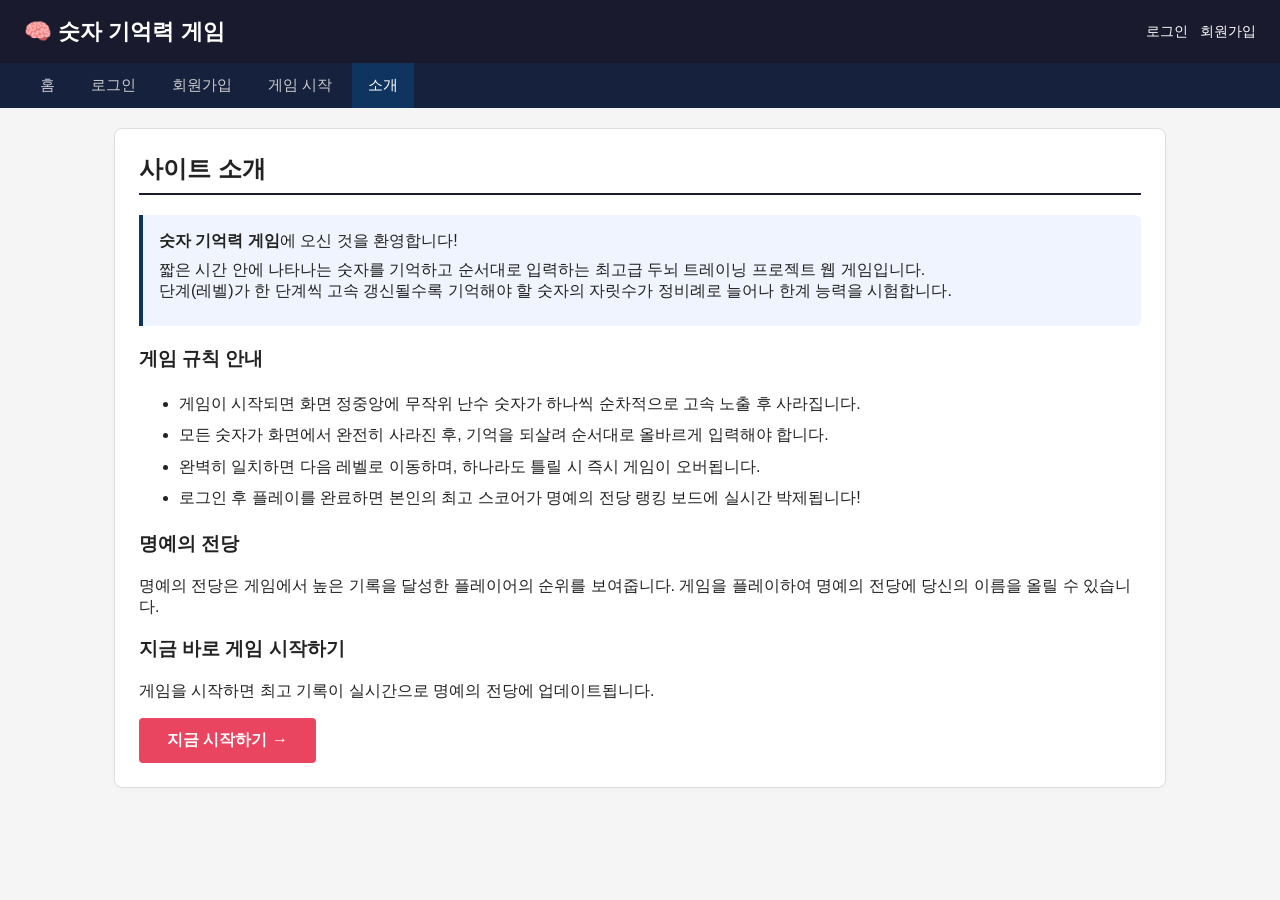
==== about.html @ 45eccdfc "initial commit" ====
<!DOCTYPE html>
<html lang="ko">
<head>
    <meta charset="UTF-8">
    <meta name="viewport" content="width=device-width, initial-scale=1.0">
    <title>숫자 기억력 게임</title>
    
    <link rel="stylesheet" href="style/about.css">    <!--css파일 연결-->
</head>
<body>
    <header>
        <h1>🧠 숫자 기억력 게임</h1>
        <div class="header-right" id="authArea">
            <a href="login.html">로그인</a>
            <a href="20263520.html">회원가입</a>
        </div>
    </header>

    <nav>
        <a href="index.html">홈</a>
        <a href="login.html" id="navLogin">로그인</a>
        <a href="20263520.html" id="navSignup">회원가입</a>
        <a href="game.html">게임 시작</a>
        <a href="about.html" class="active">소개</a> <!--active라는 이름으로 class를 부여-->
    </nav>

    <div class="container">
        <main>
            <h2>사이트 소개</h2>
            <div class="game-info">
                <p><strong>숫자 기억력 게임</strong>에 오신 것을 환영합니다!</p>
                <p>짧은 시간 안에 나타나는 숫자를 기억하고 순서대로 입력하는 최고급 두뇌 트레이닝 프로젝트 웹 게임입니다.<br>
                   단계(레벨)가 한 단계씩 고속 갱신될수록 기억해야 할 숫자의 자릿수가 정비례로 늘어나 한계 능력을 시험합니다.</p>
            </div>

            <h3>게임 규칙 안내</h3>
            <ul class="rules">
                <li>게임이 시작되면 화면 정중앙에 무작위 난수 숫자가 하나씩 순차적으로 고속 노출 후 사라집니다.</li>
                <li>모든 숫자가 화면에서 완전히 사라진 후, 기억을 되살려 순서대로 올바르게 입력해야 합니다.</li>
                <li>완벽히 일치하면 다음 레벨로 이동하며, 하나라도 틀릴 시 즉시 게임이 오버됩니다.</li>
                <li>로그인 후 플레이를 완료하면 본인의 최고 스코어가 명예의 전당 랭킹 보드에 실시간 박제됩니다!</li>
            </ul>

            <h3>명예의 전당</h3>
            <p>명예의 전당은 게임에서 높은 기록을 달성한 플레이어의 순위를 보여줍니다. 게임을 플레이하여 명예의 전당에 당신의 이름을 올릴 수 있습니다.</p>
            
            <h3>지금 바로 게임 시작하기</h3>
            <p>게임을 시작하면 최고 기록이 실시간으로 명예의 전당에 업데이트됩니다.</p>
            <button class="btn-start" id="startActionBtn">지금 시작하기 →</button>
        </main>
    </div>

    <script src="script/index.js"></script>     <!--자바스크립트 파일 연결-->
</body>
---- style/about.css ----
/* ── CSS 디자인 스타일시트 영역 ── */

/* 웹 문서 전체 바디(Body) 영역의 공통 배경 및 기본 폰트 제어 */
body {
    font-family: 'Malgun Gothic', sans-serif; /* 가독성이 뛰어난 맑은 고딕을 기본 서체로 채택 */
    margin: 0; /* 브라우저 자체적으로 부여하는 사방 기본 여백(마진)을 원천 소멸 처리 */
    background: #f5f5f5; /* 페이지 전체 배경을 눈이 피로하지 않은 차분하고 밝은 회색으로 설정 */
    color: #222; /* 텍스트의 선명한 가독성 확보를 위해 진한 회색(#222) 적용 */
}

/* 최상단 브랜딩 헤더 레이아웃 영역 */
header {
    background: #1a1a2e; /* 신뢰감과 무게감을 주는 테마 색상인 딥네이비 컬러 지정 */
    color: white; /* 헤더 안의 모든 일반 글자색은 흰색으로 대비 효과 */
    padding: 16px 24px; /* 콘텐츠 컴포넌트 보호를 위해 상하 16px, 좌우 24px 패딩 부여 */
    display: flex; /* 가로 배열 구조 및 유연한 배치를 위해 플렉스 박스 레이아웃 가동 */
    align-items: center; /* 수직 축을 기준으로 구성 요소들을 정중앙 정렬 */
    justify-content: space-between; /* 좌측 로고 타이틀과 우측 인증 상태 표시창을 양끝으로 균등 분할 배치 */
}
/* 헤더 내부의 메인 로고 대제목(h1) 서식 */
header h1 {
    margin: 0; /* h1 고유의 기본 마진을 초기화하여 레이아웃 뒤틀림 방지 */
    font-size: 1.4rem; /* 과하지 않고 균형 잡힌 글자 크기 지정 */
}
/* 헤더 우측의 인증 상태 영역 컨테이너 플렉스 박스 */
header .header-right {
    display: flex; /* 로그인/회원가입 버튼 또는 환영문구/로그아웃 버튼을 가로로 정렬 */
    align-items: center; /* 수직축 가운데 정렬 */
    gap: 12px; /* 항목 구성 요소 간 12px의 일정한 간격 유지 */
}
/* 헤더 내부 링크 및 일반 텍스트 문구 공통 서식 */
header a, header span {
    color: white; /* 글자색을 흰색으로 고정 */
    text-decoration: none; /* 링크 특유의 거친 밑줄 장식을 제거 */
    font-size: 0.9rem; /* 본문보다 살짝 작게 조절하여 시각적 위계 부여 */
}
/* 마우스 커서를 헤더 링크 위에 올렸을 때(hover) 반응할 스타일 */
header a:hover {
    text-decoration: underline; /* 사용자 인터랙션 피드백을 위해 밑줄 활성화 */
}
/* [동적 제어] 로그인 성공 시 노출될 자바스크립트 전용 커스텀 로그아웃 버튼 서식 */
.btn-logout {
    background: none; /* 버튼 순정 배경색 소멸 */
    border: none; /* 버튼 외곽선 제거 */
    color: #e94560; /* 시그니처 포인트 다홍색을 부여하여 시각적 인지성 상향 */
    cursor: pointer; /* 마우스 오버 시 클릭 손가락 아이콘 매핑 */
    font-weight: bold; /* 폰트 두껍게 */
}

/* 메인 네비게이션 가이드 메뉴 바 영역 */
nav {
    background: #16213e; /* 헤더 딥네이비와 톤온톤을 이루는 조금 더 밝은 네이비 컬러 */
    padding: 0 24px; /* 좌우 여백 라인을 헤더 위치와 통일감 있게 매칭 */
    display: flex; /* 메뉴 아이템들을 가로 방향으로 나열하기 위해 flex 활성화 */
    gap: 4px; /* 메뉴 링크 탭 간 4px의 공백 생성 */
}
/* 네비게이션 바 내부의 개별 링크 메뉴 버튼들의 공통 디자인 */
nav a {
    color: #ccc; /* 비활성화된 일반 메뉴 탭들은 차분한 연회색으로 처리 */
    text-decoration: none; /* 기본 링크 밑줄 제거 */
    padding: 12px 16px; /* 사용자가 클릭/터치하기 쉽도록 여유로운 핫스팟 영역(패딩) 확보 */
    display: block; /* 인라인 속성을 블록으로 변경하여 상하 패딩 여백이 정확히 먹히도록 설정 */
    font-size: 0.95rem; /* 표준 메뉴 글자 사이즈 정의 */
    transition: all 0.3s ease; /* 호버 시 색상이 0.3초 동안 부드럽게 감속되며 변하도록 애니메이션 부여 */
}

/* 마우스를 올렸을 때(hover) 및 현재 인덱스 페이지에 활성화된 탭(.active)의 하이라이트 스타일 */
nav a:hover, nav a.active {
    background: #0f3460; /* 세련된 포인트 블루 색상으로 배경 변조 */
    color: white; /* 글자색을 완전한 흰색으로 강조하여 현재 위치 인지 유도 */
}

/* 본문 콘텐츠 레이아웃 핵심 컨테이너 (Main 콘텐츠 + Side 바 통합 랩) */
.container {
    display: flex; /* 2단 분할(좌측 본문, 우측 사이드바) 레이아웃 구동을 위한 flex 활성화 */
    gap: 20px; /* 메인 영역과 사이드바 영역 사이의 간격 공백 20px 격리 */
    padding: 20px 24px; /* 화면 좌우 가장자리 여백단 확보 */
    max-width: 1100px; /* 전체 레이아웃이 가로로 과하게 찢어지는 것을 막는 최대폭 제한 */
    margin: 0 auto; /* 상하는 0, 좌우 마진을 auto로 주어 해상도와 관계없이 무조건 화면 수평 중앙에 안착 */
    box-sizing: border-box; /* 패딩 두께가 전체 가로 너비 연산에 포함되도록 고정 */
}

/* 메인 영역 */
main {
    flex: 1; /* flex-grow 속성 1 작동: 우측 사이드바 고정 크기를 제외한 나머지 가로 가용 영역을 전부 독점 흡수 확장 */
    background: white; /* 메인 글씨들이 선명하게 들어오도록 백색 배경 */
    padding: 24px; /* 콘텐츠 보호 내부 여백 */
    border: 1px solid #ddd; /* 은은한 외곽 경계선 */
    border-radius: 8px; /* 부드러운 라운딩 처리 */
    box-shadow: 0 2px 5px rgba(0,0,0,0.02); /* 극도의 미세 투명 그림자로 플랫 디자인 세련미 향상 */
}
/* 메인 영역 내 각 섹션 타이틀 제목(h2) */
main h2 {
    margin-top: 0; /* 상단 패딩과의 연산 마찰 방지를 위해 상단 마진 초기화 */
    border-bottom: 2px solid #1a1a2e; /* 하단부에 메인 테마 색상의 묵직한 가이드라인 밑선 삽입 */
    padding-bottom: 8px; /* 밑선과 글자 사이 수직 패딩 확보 */
}

.game-info {
    background: #f0f4ff; /* 주목도를 높이면서 부드러운 소프트 블루 파스텔 배경색 채택 */
    border-left: 4px solid #0f3460; /* 좌측면에 두꺼운 포인트 컬러 바를 세워 컴포넌트 입체성 확보 */
    padding: 16px; /* 박스 내부 공백 확보 */
    margin-bottom: 20px; /* 아래 항목들과의 격리 마진 */
    border-radius: 0 6px 6px 0; /* 테두리 바가 붙은 좌측을 제외한 우측 모서리들만 선별적 라운딩 */
}
.game-info p {
    margin: 0 0 8px 0; /* 문단 간 조밀한 줄간격을 유도하기 위해 하단 마진만 8px 부여 */
}
/* 게임 규칙 리스트(ul/li) 컴포넌트 */
.rules {
    margin-bottom: 20px;
}
.rules li {
    margin-bottom: 6px; /* 리스트 항목들이 다닥다닥 붙지 않게 개별 하단 가로 여백 가동 */
    line-height: 1.6; /* 텍스트 줄간격을 160% 비율로 넓혀 다독 및 가독 편의성 대폭 증진 */
}

/* 하단 메인 게임 시작 유도 전환 버튼 서식 */
.btn-start {
    background: #e94560; /* 강렬한 시그니처 다홍색 배경 채택 */
    color: white; /* 순백색 글자 */
    border: none; /* 순정 외곽선 제거 */
    padding: 12px 28px; /* 시각적으로 웅장하고 누르기 편한 볼륨 마진 패딩 확보 */
    font-size: 1rem; /* 시원시원한 표준 폰트 스케일 적용 */
    font-weight: bold; /* 두껍게 처리하여 행동 촉구(Call To Action) 유도 */
    border-radius: 4px; /* 라운딩 코너 */
    cursor: pointer; /* 클릭 손가락 커서 바인딩 */
    transition: background 0.2s; /* 호버 상태 변환 시 0.2초 딜레이 트랜지션 작동 */
}
/* 메인 시작 버튼 호버 스타일 */
.btn-start:hover {
    background: #c73652; /* 마우스를 올릴 시 보다 진하고 어두운 다크레드로 변조 */
}

/* 하단 저작권 푸터 레이어 */
footer {
    background: #1a1a2e; /* 헤더와 패밀리룩을 이루는 어두운 네이비 */
    color: #aaa; /* 흐린 가독성의 회색 글자 */
    text-align: center;
    padding: 16px 24px;
    font-size: 0.85rem;
    margin-top: 20px; /* 본문 컨테이너와의 20px 마진 격리 */
}
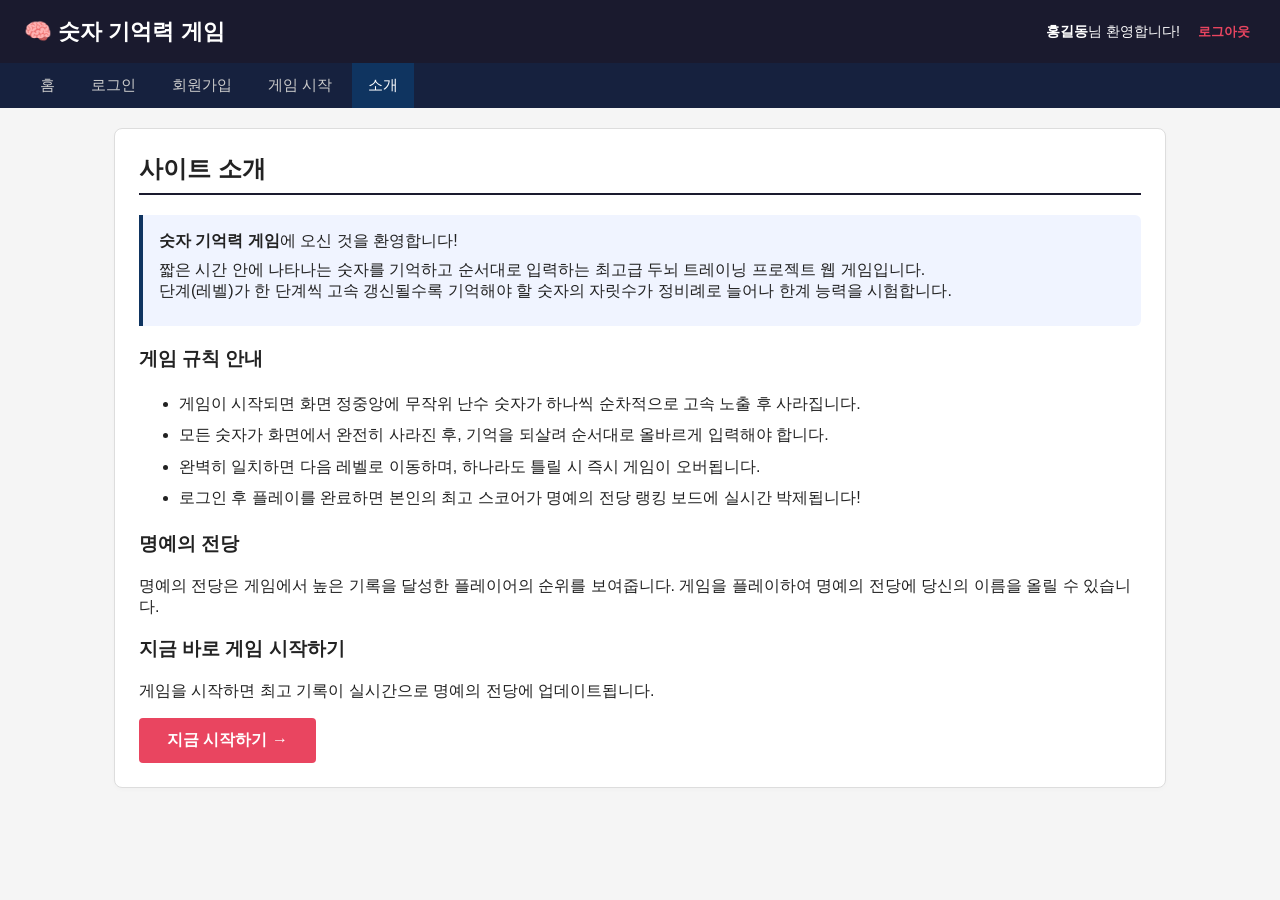
==== commit f3ec1fbe: "최종 커밋" ====
--- a/about.html
+++ b/about.html
@@ -46,7 +46,7 @@
             
             <h3>지금 바로 게임 시작하기</h3>
             <p>게임을 시작하면 최고 기록이 실시간으로 명예의 전당에 업데이트됩니다.</p>
-            <button class="btn-start" id="startActionBtn">지금 시작하기 →</button>
+            <button class="btn-start" id="startActionBtn">지금 시작하기 →</button>  <!--게임 시작 버튼-->
         </main>
     </div>
 
--- a/style/about.css
+++ b/style/about.css
@@ -1,143 +1,136 @@
-/* ── CSS 디자인 스타일시트 영역 ── */
-
-/* 웹 문서 전체 바디(Body) 영역의 공통 배경 및 기본 폰트 제어 */
+/* 전체 영역에 대한 설정 */
 body {
-    font-family: 'Malgun Gothic', sans-serif; /* 가독성이 뛰어난 맑은 고딕을 기본 서체로 채택 */
-    margin: 0; /* 브라우저 자체적으로 부여하는 사방 기본 여백(마진)을 원천 소멸 처리 */
-    background: #f5f5f5; /* 페이지 전체 배경을 눈이 피로하지 않은 차분하고 밝은 회색으로 설정 */
-    color: #222; /* 텍스트의 선명한 가독성 확보를 위해 진한 회색(#222) 적용 */
+    font-family: 'Malgun Gothic', sans-serif; /* 맑은 고딕을 폰트로 설정 */
+    margin: 0; /* 외부 여백 삭제 */
+    background: #f5f5f5; /* 배경색은 흰색 */
+    color: #222; /* 텍스트색은 검은색 */
 }
-
-/* 최상단 브랜딩 헤더 레이아웃 영역 */
+/* 헤더에 대한 설정 */
 header {
-    background: #1a1a2e; /* 신뢰감과 무게감을 주는 테마 색상인 딥네이비 컬러 지정 */
-    color: white; /* 헤더 안의 모든 일반 글자색은 흰색으로 대비 효과 */
-    padding: 16px 24px; /* 콘텐츠 컴포넌트 보호를 위해 상하 16px, 좌우 24px 패딩 부여 */
-    display: flex; /* 가로 배열 구조 및 유연한 배치를 위해 플렉스 박스 레이아웃 가동 */
+    background: #1a1a2e; /* 배경색은 네이비색 */
+    color: white; /* 글자색은 흰색 */
+    padding: 16px 24px; /* 내부 여백 상하 16px, 좌우 24px로 설정 */
+    display: flex; /* 가로 배열 구조로 설정 */
     align-items: center; /* 수직 축을 기준으로 구성 요소들을 정중앙 정렬 */
     justify-content: space-between; /* 좌측 로고 타이틀과 우측 인증 상태 표시창을 양끝으로 균등 분할 배치 */
 }
-/* 헤더 내부의 메인 로고 대제목(h1) 서식 */
+/* 헤더 내부의 h1 태그에 대한 설정 */
 header h1 {
-    margin: 0; /* h1 고유의 기본 마진을 초기화하여 레이아웃 뒤틀림 방지 */
-    font-size: 1.4rem; /* 과하지 않고 균형 잡힌 글자 크기 지정 */
+    margin: 0; /* 외부 여백을 0으로 설정 */
+    font-size: 1.4rem; /* 글자 크기를 1.4rem으로 설정 */
 }
-/* 헤더 우측의 인증 상태 영역 컨테이너 플렉스 박스 */
+/* 헤더 내부 오른쪽의 인증 상태 영역 컨테이너 플렉스 박스 */
 header .header-right {
     display: flex; /* 로그인/회원가입 버튼 또는 환영문구/로그아웃 버튼을 가로로 정렬 */
     align-items: center; /* 수직축 가운데 정렬 */
-    gap: 12px; /* 항목 구성 요소 간 12px의 일정한 간격 유지 */
+    gap: 12px; /* 각 항목과 12px 여백 두기 */
 }
-/* 헤더 내부 링크 및 일반 텍스트 문구 공통 서식 */
+/* 헤더 내부 링크 및 일반 텍스트 문구에 대한 설정 */
 header a, header span {
-    color: white; /* 글자색을 흰색으로 고정 */
-    text-decoration: none; /* 링크 특유의 거친 밑줄 장식을 제거 */
-    font-size: 0.9rem; /* 본문보다 살짝 작게 조절하여 시각적 위계 부여 */
+    color: white; /* 글자색은 흰색 */
+    text-decoration: none; /* 밑줄 장식 제거 */
+    font-size: 0.9rem; /* 폰트 크기를 본문의 90%로 설정 */
 }
-/* 마우스 커서를 헤더 링크 위에 올렸을 때(hover) 반응할 스타일 */
+/* 헤너 내부 메뉴에 마우스 호버링이 시작된다면 */
 header a:hover {
-    text-decoration: underline; /* 사용자 인터랙션 피드백을 위해 밑줄 활성화 */
+    text-decoration: underline; /* 텍스트에 밑줄 장식 추가 */
 }
-/* [동적 제어] 로그인 성공 시 노출될 자바스크립트 전용 커스텀 로그아웃 버튼 서식 */
+/* 로그아웃 버튼에 대한 설정 */
 .btn-logout {
-    background: none; /* 버튼 순정 배경색 소멸 */
-    border: none; /* 버튼 외곽선 제거 */
-    color: #e94560; /* 시그니처 포인트 다홍색을 부여하여 시각적 인지성 상향 */
-    cursor: pointer; /* 마우스 오버 시 클릭 손가락 아이콘 매핑 */
-    font-weight: bold; /* 폰트 두껍게 */
+    background: none; /* 배경색은 없음 */
+    border: none; /* 외곽선은 없음 */
+    color: #e94560; /* 색깔은 빨간색 */
+    cursor: pointer; /* 마우스 오버시 마우스 손모양 표시 */
+    font-weight: bold; /* 폰트는 볼드체 */
 }
-
-/* 메인 네비게이션 가이드 메뉴 바 영역 */
+/* 네비게이션 바에 대한 설정 */
 nav {
-    background: #16213e; /* 헤더 딥네이비와 톤온톤을 이루는 조금 더 밝은 네이비 컬러 */
-    padding: 0 24px; /* 좌우 여백 라인을 헤더 위치와 통일감 있게 매칭 */
-    display: flex; /* 메뉴 아이템들을 가로 방향으로 나열하기 위해 flex 활성화 */
-    gap: 4px; /* 메뉴 링크 탭 간 4px의 공백 생성 */
+    background: #16213e; /* 배경색은 네이비색 */
+    padding: 0 24px; /* 내부 여백을 상하 0, 좌우 24px로 설정 */
+    display: flex; /* 가로 방향으로 정렬 */
+    gap: 4px; /* 항목 간 4px 여백 */
 }
-/* 네비게이션 바 내부의 개별 링크 메뉴 버튼들의 공통 디자인 */
+/* 네비게이션 바 내부의 링크들에 대한 설정 */
 nav a {
-    color: #ccc; /* 비활성화된 일반 메뉴 탭들은 차분한 연회색으로 처리 */
-    text-decoration: none; /* 기본 링크 밑줄 제거 */
-    padding: 12px 16px; /* 사용자가 클릭/터치하기 쉽도록 여유로운 핫스팟 영역(패딩) 확보 */
-    display: block; /* 인라인 속성을 블록으로 변경하여 상하 패딩 여백이 정확히 먹히도록 설정 */
-    font-size: 0.95rem; /* 표준 메뉴 글자 사이즈 정의 */
-    transition: all 0.3s ease; /* 호버 시 색상이 0.3초 동안 부드럽게 감속되며 변하도록 애니메이션 부여 */
+    color: #ccc; /* 색깔은 회색 */
+    text-decoration: none; /* 링크 밑줄 제거 */
+    padding: 12px 16px; /* 내부 여백을 좌우 12px, 상하 16px로 설정 */
+    display: block; /* 인라인 속성을 블록으로 설정 */
+    font-size: 0.95rem; /* 폰트 크기를 부모 뷰의 폰트 크기의 95% 로 설정 */
+    transition: all 0.3s ease; /* 레이아웃 에니메이션 0.3초로 설정 */
 }
-
-/* 마우스를 올렸을 때(hover) 및 현재 인덱스 페이지에 활성화된 탭(.active)의 하이라이트 스타일 */
+/* 네비게이션 바 내부의 링크에 마우스를 올렸을 때, 네비게이션 바 내부의 링크 중 .active라는 클래스에 대한 설정 */
 nav a:hover, nav a.active {
-    background: #0f3460; /* 세련된 포인트 블루 색상으로 배경 변조 */
-    color: white; /* 글자색을 완전한 흰색으로 강조하여 현재 위치 인지 유도 */
+    background: #0f3460; /* 색깔은 다크 블루 */
+    color: white; /* 글자색은 순백색 */
 }
-
-/* 본문 콘텐츠 레이아웃 핵심 컨테이너 (Main 콘텐츠 + Side 바 통합 랩) */
+/* 본문 콘텐츠에 대한 설정 */
 .container {
-    display: flex; /* 2단 분할(좌측 본문, 우측 사이드바) 레이아웃 구동을 위한 flex 활성화 */
-    gap: 20px; /* 메인 영역과 사이드바 영역 사이의 간격 공백 20px 격리 */
-    padding: 20px 24px; /* 화면 좌우 가장자리 여백단 확보 */
-    max-width: 1100px; /* 전체 레이아웃이 가로로 과하게 찢어지는 것을 막는 최대폭 제한 */
-    margin: 0 auto; /* 상하는 0, 좌우 마진을 auto로 주어 해상도와 관계없이 무조건 화면 수평 중앙에 안착 */
+    display: flex; /* 가로 방향으로 정렬 */
+    gap: 20px; /* 항목 간 20px 여백 */
+    padding: 20px 24px; /* 내부 여백을 상하 20px, 좌우 24px로 설정 */
+    max-width: 1100px; /* 최대 너비를 1100px로 설정 */
+    margin: 0 auto; /* 외부 여백을 상하 0, 좌우 auto로 설정 */
     box-sizing: border-box; /* 패딩 두께가 전체 가로 너비 연산에 포함되도록 고정 */
 }
-
-/* 메인 영역 */
+/* 메인 영역에 대한 설정 */
 main {
     flex: 1; /* flex-grow 속성 1 작동: 우측 사이드바 고정 크기를 제외한 나머지 가로 가용 영역을 전부 독점 흡수 확장 */
-    background: white; /* 메인 글씨들이 선명하게 들어오도록 백색 배경 */
-    padding: 24px; /* 콘텐츠 보호 내부 여백 */
-    border: 1px solid #ddd; /* 은은한 외곽 경계선 */
-    border-radius: 8px; /* 부드러운 라운딩 처리 */
-    box-shadow: 0 2px 5px rgba(0,0,0,0.02); /* 극도의 미세 투명 그림자로 플랫 디자인 세련미 향상 */
+    background: white; /* 배경은 흰색 */
+    padding: 24px; /* 내부 여백을 24px로 설정 */
+    border: 1px solid #ddd; /* 테두리 1px 회색으로 설정 */
+    border-radius: 8px; /* 곡선 처리 8px로 설정 */
+    box-shadow: 0 2px 5px rgba(0,0,0,0.02); /* 그림자를 x:0, y:2px, 흐림: 5px, 색깔은 검은색, 투명도는 0.02로 설정 */
 }
-/* 메인 영역 내 각 섹션 타이틀 제목(h2) */
+/* 메인 영역 내부의 h2 태그에 대한 설정 */
 main h2 {
-    margin-top: 0; /* 상단 패딩과의 연산 마찰 방지를 위해 상단 마진 초기화 */
-    border-bottom: 2px solid #1a1a2e; /* 하단부에 메인 테마 색상의 묵직한 가이드라인 밑선 삽입 */
-    padding-bottom: 8px; /* 밑선과 글자 사이 수직 패딩 확보 */
+    margin-top: 0; /* 상단 외부 여백을 0으로 설정 */
+    border-bottom: 2px solid #1a1a2e; /* 하단에 테두리 2px 검은색으로 설정 */
+    padding-bottom: 8px; /* 하단 내부 여백을 8px로 설정 */
 }
-
+/* .game-info 클래스에 대한 설정 */
 .game-info {
-    background: #f0f4ff; /* 주목도를 높이면서 부드러운 소프트 블루 파스텔 배경색 채택 */
-    border-left: 4px solid #0f3460; /* 좌측면에 두꺼운 포인트 컬러 바를 세워 컴포넌트 입체성 확보 */
-    padding: 16px; /* 박스 내부 공백 확보 */
-    margin-bottom: 20px; /* 아래 항목들과의 격리 마진 */
-    border-radius: 0 6px 6px 0; /* 테두리 바가 붙은 좌측을 제외한 우측 모서리들만 선별적 라운딩 */
+    background: #f0f4ff; /* 배경색은 흰색 */
+    border-left: 4px solid #0f3460; /* 왼쪽 테두리 4px 어두운 파란색으로 설정 */
+    padding: 16px; /* 내부 여백을 16px로 설정 */
+    margin-bottom: 20px; /* 하단 외부 여백을 20px로 설정 */
+    border-radius: 0 6px 6px 0; /* 우측에 곡선 처리 6px, 나머지는 0으로 설정 */
 }
+/* .game-info 클래스 내부의 p태그에 대한 설정 */
 .game-info p {
-    margin: 0 0 8px 0; /* 문단 간 조밀한 줄간격을 유도하기 위해 하단 마진만 8px 부여 */
+    margin: 0 0 8px 0; /* 하단 오른쪽 외부 여백을 8px, 나머지는 0으로 설정 */
 }
-/* 게임 규칙 리스트(ul/li) 컴포넌트 */
+/* .rules 클래스에 대한 설정 */
 .rules {
-    margin-bottom: 20px;
+    margin-bottom: 20px;    /* 하단 외부 여백을 20px로 설정 */
 }
+/* .rules 클래스의 li 태그에 대한 설정 */
 .rules li {
-    margin-bottom: 6px; /* 리스트 항목들이 다닥다닥 붙지 않게 개별 하단 가로 여백 가동 */
-    line-height: 1.6; /* 텍스트 줄간격을 160% 비율로 넓혀 다독 및 가독 편의성 대폭 증진 */
+    margin-bottom: 6px; /* 하단 외부여백을 6px로 설정 */
+    line-height: 1.6; /* 줄 간격을 1.6배로 설정 */
 }
-
-/* 하단 메인 게임 시작 유도 전환 버튼 서식 */
+/* .btn-start 클래스에 대한 설정 */
 .btn-start {
-    background: #e94560; /* 강렬한 시그니처 다홍색 배경 채택 */
-    color: white; /* 순백색 글자 */
-    border: none; /* 순정 외곽선 제거 */
-    padding: 12px 28px; /* 시각적으로 웅장하고 누르기 편한 볼륨 마진 패딩 확보 */
-    font-size: 1rem; /* 시원시원한 표준 폰트 스케일 적용 */
-    font-weight: bold; /* 두껍게 처리하여 행동 촉구(Call To Action) 유도 */
-    border-radius: 4px; /* 라운딩 코너 */
-    cursor: pointer; /* 클릭 손가락 커서 바인딩 */
-    transition: background 0.2s; /* 호버 상태 변환 시 0.2초 딜레이 트랜지션 작동 */
+    background: #e94560; /* 배경은 빨간색 */
+    color: white; /* 글자색은 흰색 */
+    border: none; /* 테두리 삭제 */
+    padding: 12px 28px; /* 내부 여백을 상하 12px, 좌우 28px로 설정 */
+    font-size: 1rem; /* 폰트 크기를 부모 레이아웃 기준 1배로 설정 */
+    font-weight: bold; /* 폰트체는 볼드체 */
+    border-radius: 4px; /* 곡선을 4px로 설정 */
+    cursor: pointer; /* 마우스 오버시 마우스 손모양 표시 */
+    transition: background 0.2s; /* 레이아웃 에니메이션 0.2초로 설정 */
 }
-/* 메인 시작 버튼 호버 스타일 */
+/* .btn-start 클래스에 대한 레이아웃에 호버링할 때에 대한 설정 */
 .btn-start:hover {
-    background: #c73652; /* 마우스를 올릴 시 보다 진하고 어두운 다크레드로 변조 */
+    background: #c73652; /* 배경색은 어두운 빨간색 */
 }
-
-/* 하단 저작권 푸터 레이어 */
+/* 바닥글에 대한 설정 */
 footer {
-    background: #1a1a2e; /* 헤더와 패밀리룩을 이루는 어두운 네이비 */
-    color: #aaa; /* 흐린 가독성의 회색 글자 */
-    text-align: center;
-    padding: 16px 24px;
-    font-size: 0.85rem;
-    margin-top: 20px; /* 본문 컨테이너와의 20px 마진 격리 */
+    background: #1a1a2e; /* 배경색은 네이비색 */
+    color: #aaa; /* 글자색은 회색 */
+    text-align: center; /* 가운데로 정렬 */
+    padding: 16px 24px; /* 내부 여백 상하 16px, 좌우 24px로 설정 */
+    font-size: 0.85rem; /* 폰트 크기는 부모 레이아웃 기준 85%로 설정 */
+    margin-top: 20px; /* 상단 외부 여백을 20px로 설정 */
 }
